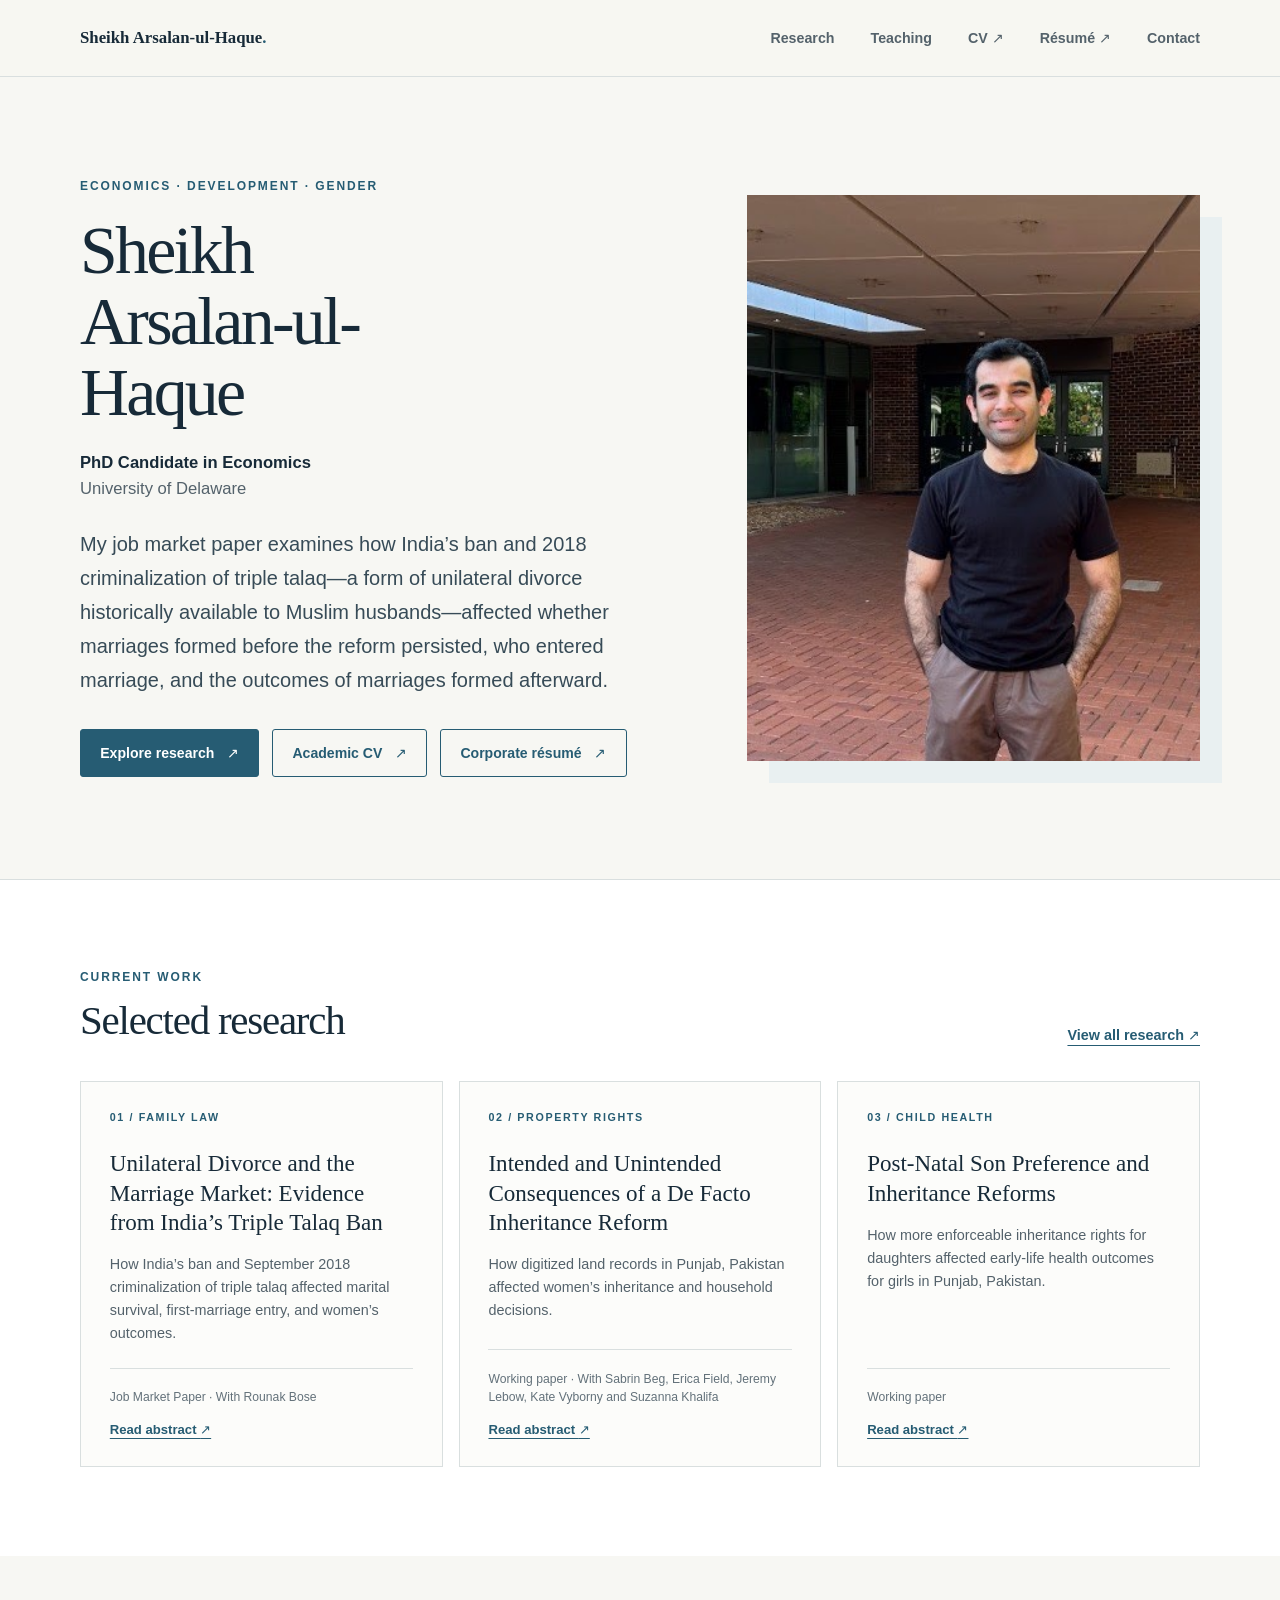
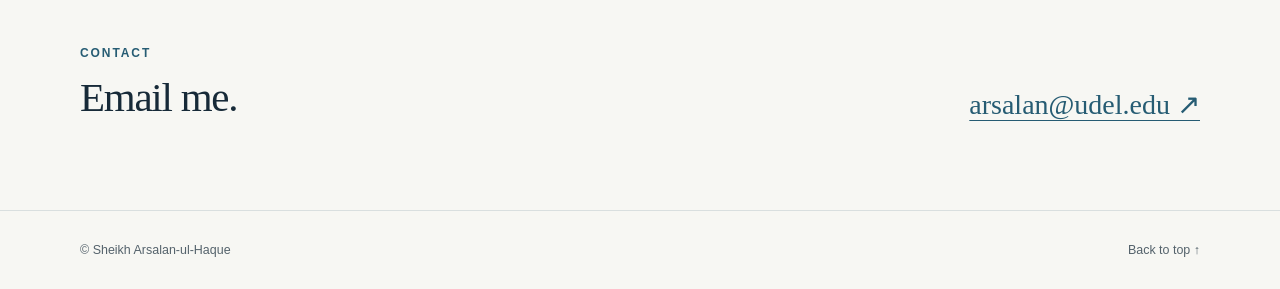
==== index.html @ eba4140c "Publish latest Corporate CV" ====
<!doctype html>
<html lang="en">
  <head>
    <meta charset="utf-8">
    <meta name="viewport" content="width=device-width, initial-scale=1">
    <meta name="description" content="Sheikh Arsalan-ul-Haque is a PhD candidate in Economics at the University of Delaware. His research studies family law, property rights, marriage, and child health in South Asia.">
    <meta name="theme-color" content="#f7f7f3">
    <meta property="og:type" content="website">
    <meta property="og:title" content="Sheikh Arsalan-ul-Haque | Economist">
    <meta property="og:description" content="Research on family law, property rights, marriage, and child health in South Asia.">
    <meta property="og:image" content="https://sheikharsalan17.github.io/assets/portrait.jpg">
    <title>Sheikh Arsalan-ul-Haque | Economist</title>
    <link rel="icon" href="assets/favicon.svg" type="image/svg+xml">
    <link rel="stylesheet" href="styles.css">
  </head>
  <body>
    <a class="skip-link" href="#main">Skip to content</a>

    <header class="site-header">
      <div class="shell header-inner">
        <a class="wordmark" href="index.html" aria-label="Sheikh Arsalan-ul-Haque, home">Sheikh Arsalan-ul-Haque<span class="wordmark-dot">.</span></a>
        <nav class="site-nav" aria-label="Main navigation">
          <a href="research.html">Research</a>
          <a href="teaching.html">Teaching</a>
          <a href="assets/academic-cv.pdf?v=20261007-abstract" target="_blank" rel="noopener noreferrer">CV <span aria-hidden="true">↗</span></a>
          <a href="assets/corporate-resume.pdf?v=20261007" target="_blank" rel="noopener noreferrer">Résumé <span aria-hidden="true">↗</span></a>
          <a href="#contact">Contact</a>
        </nav>
      </div>
    </header>

    <main id="main">
      <section class="hero shell" id="top" aria-labelledby="hero-title">
        <div class="hero-copy">
          <p class="eyebrow">Economics · Development · Gender</p>
          <h1 id="hero-title">Sheikh Arsalan-ul-Haque</h1>
          <p class="position">PhD Candidate in Economics<br><span>University of Delaware</span></p>
          <p class="intro">My job market paper examines how India’s ban and 2018 criminalization of triple talaq—a form of unilateral divorce historically available to Muslim husbands—affected whether marriages formed before the reform persisted, who entered marriage, and the outcomes of marriages formed afterward.</p>
          <div class="hero-actions">
            <a class="button button-primary" href="research.html">Explore research <span aria-hidden="true">↗</span></a>
            <a class="button button-secondary" href="assets/academic-cv.pdf?v=20261007-abstract" target="_blank" rel="noopener noreferrer">Academic CV <span aria-hidden="true">↗</span></a>
            <a class="button button-secondary" href="assets/corporate-resume.pdf?v=20261007" target="_blank" rel="noopener noreferrer">Corporate résumé <span aria-hidden="true">↗</span></a>
          </div>
        </div>
        <figure class="portrait-frame">
          <img src="assets/portrait.jpg" width="800" height="643" alt="Portrait of Sheikh Arsalan-ul-Haque" fetchpriority="high">
        </figure>
      </section>

      <section class="research-section" id="research" aria-labelledby="research-title">
        <div class="shell">
          <div class="section-heading">
            <div>
              <p class="eyebrow">Current work</p>
              <h2 id="research-title">Selected research</h2>
            </div>
            <a class="text-link" href="research.html">View all research <span aria-hidden="true">↗</span></a>
          </div>

          <div class="research-grid">
            <article class="research-card">
              <p class="card-number">01 / FAMILY LAW</p>
              <h3>Unilateral Divorce and the Marriage Market: Evidence from India’s Triple Talaq Ban</h3>
              <p>How India’s ban and September 2018 criminalization of triple talaq affected marital survival, first-marriage entry, and women’s outcomes.</p>
              <p class="card-meta">Job Market Paper · With Rounak Bose</p>
              <a class="card-link" href="research.html#divorce" aria-label="Read the abstract for Unilateral Divorce and the Marriage Market">Read abstract <span aria-hidden="true">↗</span></a>
            </article>
            <article class="research-card">
              <p class="card-number">02 / PROPERTY RIGHTS</p>
              <h3>Intended and Unintended Consequences of a De Facto Inheritance Reform</h3>
              <p>How digitized land records in Punjab, Pakistan affected women’s inheritance and household decisions.</p>
              <p class="card-meta">Working paper · With Sabrin Beg, Erica Field, Jeremy Lebow, Kate Vyborny and Suzanna Khalifa</p>
              <a class="card-link" href="research.html#inheritance" aria-label="Read the abstract for Intended and Unintended Consequences of a De Facto Inheritance Reform">Read abstract <span aria-hidden="true">↗</span></a>
            </article>
            <article class="research-card">
              <p class="card-number">03 / CHILD HEALTH</p>
              <h3>Post-Natal Son Preference and Inheritance Reforms</h3>
              <p>How more enforceable inheritance rights for daughters affected early-life health outcomes for girls in Punjab, Pakistan.</p>
              <p class="card-meta">Working paper</p>
              <a class="card-link" href="research.html#child-health" aria-label="Read the abstract for Post-Natal Son Preference and Inheritance Reforms">Read abstract <span aria-hidden="true">↗</span></a>
            </article>
          </div>
        </div>
      </section>

      <section class="contact-section shell" id="contact" aria-labelledby="contact-title">
        <div>
          <p class="eyebrow">Contact</p>
          <h2 id="contact-title">Email me.</h2>
        </div>
        <a class="contact-link" href="mailto:arsalan@udel.edu">arsalan@udel.edu <span aria-hidden="true">↗</span></a>
      </section>
    </main>

    <footer class="site-footer">
      <div class="shell footer-inner">
        <span>© Sheikh Arsalan-ul-Haque</span>
        <a href="#top">Back to top ↑</a>
      </div>
    </footer>
  </body>
</html>
---- styles.css ----
:root {
  color-scheme: light;
  --paper: #f7f7f3;
  --white: #fff;
  --ink: #172a38;
  --muted: #54626b;
  --line: #d9dfdf;
  --accent: #265c73;
  --accent-dark: #19495e;
  --soft-blue: #e9f0f1;
  font-family: Arial, Helvetica, sans-serif;
  font-synthesis: none;
  scroll-behavior: smooth;
}

* { box-sizing: border-box; }
body { margin: 0; background: var(--paper); color: var(--ink); }
img { max-width: 100%; display: block; }
a { color: inherit; }

.shell { width: min(100% - 3rem, 1120px); margin-inline: auto; }
.skip-link { position: absolute; z-index: 10; top: -5rem; left: 1rem; padding: .75rem 1rem; background: var(--ink); color: var(--white); }
.skip-link:focus { top: 1rem; }
:focus-visible { outline: 3px solid #c17b37; outline-offset: 4px; }

.site-header { border-bottom: 1px solid var(--line); background: rgba(247, 247, 243, .96); }
.header-inner { display: flex; align-items: center; justify-content: space-between; gap: 1.5rem; min-height: 76px; }
.wordmark { font-family: Georgia, 'Times New Roman', serif; font-weight: 700; font-size: 1.05rem; line-height: 1.2; text-decoration: none; white-space: nowrap; }
.wordmark-dot { color: var(--accent); }
.site-nav { display: flex; align-items: center; gap: clamp(1rem, 3vw, 2.25rem); }
.site-nav a { color: var(--muted); text-decoration: none; font-size: .89rem; font-weight: 600; }
.site-nav a[aria-current="page"] { color: var(--ink); text-decoration: underline; text-decoration-color: var(--accent); text-underline-offset: 8px; }
.site-nav a:hover, .site-nav a:focus-visible, .text-link:hover, .footer-inner a:hover { color: var(--accent); }

.hero { display: grid; grid-template-columns: minmax(0, 1.12fr) minmax(300px, .88fr); align-items: center; gap: clamp(3rem, 7vw, 7rem); padding-block: clamp(4rem, 8vw, 7rem); }
.eyebrow { margin: 0 0 1.35rem; color: var(--accent); font-size: .75rem; font-weight: 700; letter-spacing: .16em; text-transform: uppercase; }
h1, h2, h3, p { margin-top: 0; }
h1, h2, h3 { font-family: Georgia, 'Times New Roman', serif; }
h1 { max-width: 11ch; margin-bottom: 1.35rem; font-size: clamp(2.9rem, 5.3vw, 5.15rem); font-weight: 400; line-height: 1.05; letter-spacing: -.04em; }
.position { margin-bottom: 1.55rem; font-size: 1.04rem; font-weight: 700; line-height: 1.55; }
.position span { color: var(--muted); font-weight: 400; }
.intro { max-width: 53ch; margin-bottom: 2rem; color: #374b57; font-size: clamp(1.08rem, 1.7vw, 1.25rem); line-height: 1.7; }
.hero-actions { display: flex; flex-wrap: wrap; gap: .8rem; }
.button { display: inline-flex; align-items: center; justify-content: center; gap: .8rem; min-height: 48px; padding: .8rem 1.2rem; border: 1px solid var(--accent); border-radius: 3px; font-size: .88rem; font-weight: 700; text-decoration: none; transition: background-color .18s ease, color .18s ease; }
.button-primary { background: var(--accent); color: var(--white); }
.button-primary:hover { background: var(--accent-dark); }
.button-secondary { color: var(--accent); }
.button-secondary:hover { background: var(--soft-blue); }
.portrait-frame { position: relative; overflow: hidden; width: 100%; aspect-ratio: 4 / 5; margin: 0; background: #e5e4de; box-shadow: 22px 22px 0 var(--soft-blue); }
.portrait-frame img { width: 100%; height: 100%; object-fit: cover; object-position: 55% 34%; transform: scale(1.43); }

.research-section { padding-block: clamp(4.5rem, 7vw, 6.5rem); border-top: 1px solid var(--line); background: var(--white); }
.section-heading { display: flex; align-items: end; justify-content: space-between; gap: 1.5rem; margin-bottom: 2.35rem; }
.section-heading .eyebrow { margin-bottom: .85rem; }
h2 { margin-bottom: 0; font-size: clamp(2.2rem, 3.2vw, 3.1rem); font-weight: 400; line-height: 1.13; letter-spacing: -.03em; }
.text-link { flex: none; color: var(--accent); font-size: .9rem; font-weight: 700; text-decoration-thickness: 1px; text-underline-offset: 5px; }
.research-grid { display: grid; grid-template-columns: repeat(3, minmax(0, 1fr)); gap: 1rem; }
.research-card { display: flex; flex-direction: column; min-height: 325px; padding: 1.8rem; border: 1px solid var(--line); background: #fcfcfa; }
.card-number { margin-bottom: 1.65rem; color: var(--accent); font-size: .67rem; font-weight: 700; letter-spacing: .15em; }
h3 { margin-bottom: 1rem; font-size: clamp(1.28rem, 1.8vw, 1.55rem); font-weight: 400; line-height: 1.27; }
.research-card > p:not(.card-number):not(.card-meta) { margin-bottom: 1.4rem; color: var(--muted); font-size: .9rem; line-height: 1.6; }
.card-meta { margin: auto 0 0; padding-top: 1.2rem; border-top: 1px solid var(--line); color: #63717a; font-size: .76rem; line-height: 1.5; }
.card-link { display: inline-block; align-self: flex-start; margin-top: 1rem; color: var(--accent); font-size: .82rem; font-weight: 700; text-decoration-thickness: 1px; text-underline-offset: 4px; }
.card-link:hover { color: var(--accent-dark); }

.page-hero { padding-block: clamp(4rem, 7vw, 6rem); }
.page-hero .eyebrow { margin-bottom: 1.1rem; }
.page-hero h1 { max-width: none; margin-bottom: 1.2rem; }
.page-hero > p:last-child { max-width: 67ch; margin-bottom: 0; color: var(--muted); font-size: clamp(1.06rem, 1.7vw, 1.22rem); line-height: 1.7; }
.detail-section { padding-block: clamp(4.2rem, 6vw, 6rem); border-top: 1px solid var(--line); background: var(--white); }
.detail-heading { margin-bottom: 2.1rem; }
.detail-heading .eyebrow { margin-bottom: .85rem; }
.project-list { border-top: 1px solid var(--line); }
.project { display: grid; grid-template-columns: minmax(150px, .28fr) minmax(0, 1fr); gap: clamp(2rem, 5vw, 5rem); padding-block: clamp(2.5rem, 4vw, 3.7rem); border-bottom: 1px solid var(--line); scroll-margin-top: 2rem; }
.project-side { display: flex; flex-direction: column; gap: .75rem; color: var(--accent); font-size: .69rem; font-weight: 700; letter-spacing: .12em; text-transform: uppercase; }
.project-side span:first-child { font-family: Georgia, 'Times New Roman', serif; font-size: 2rem; font-weight: 400; letter-spacing: 0; }
.project-main { max-width: 760px; }
.project-main h3, .writing-content h3 { margin-bottom: .75rem; font-size: clamp(1.65rem, 2.5vw, 2.3rem); line-height: 1.2; }
.project-authors { margin-bottom: 1.45rem; color: var(--accent); font-size: .86rem; font-weight: 700; line-height: 1.6; }
.project-main > p:not(.project-authors), .writing-content > p:not(.project-authors) { max-width: 75ch; margin-bottom: 1rem; color: #374b57; font-size: .96rem; line-height: 1.78; }
.project-main > .abstract-label, .writing-content > .abstract-label { margin-bottom: .65rem; color: var(--accent); font-size: .72rem; font-weight: 700; letter-spacing: .12em; line-height: 1.4; text-transform: uppercase; }
.project-main > p:last-child, .writing-content > p:last-child { margin-bottom: 0; }
.writing-section { padding-block: clamp(4.5rem, 7vw, 6.5rem); }
.writing-section .eyebrow { margin-bottom: .85rem; }
.writing-section h2 { margin-bottom: 2rem; }
.writing-content { max-width: 780px; padding-left: 2rem; border-left: 3px solid var(--accent); }
.writing-content h3 { font-size: clamp(1.45rem, 2vw, 1.85rem); }
.teaching-list { border-top: 1px solid var(--line); }
.teaching-entry { display: grid; grid-template-columns: 280px minmax(0, 1fr); gap: 2rem; padding-block: 1.5rem; border-bottom: 1px solid var(--line); }
.teaching-entry-header h3 { margin: 0 0 .45rem; font-size: clamp(1.15rem, 1.7vw, 1.4rem); }
.teaching-entry-header p { margin: 0; color: var(--muted); font-size: .84rem; line-height: 1.5; }
.teaching-courses { margin: 0; padding: 0; list-style: none; }
.teaching-courses li { display: grid; grid-template-columns: 150px minmax(0, 1fr); gap: 1rem; padding-block: .36rem; line-height: 1.5; }
.teaching-courses li:first-child { padding-top: .1rem; }
.course-code { color: var(--accent); font-size: .7rem; font-weight: 700; letter-spacing: .12em; line-height: 2.2; }
.teaching-contact { display: flex; align-items: end; justify-content: space-between; gap: 2rem; padding-block: clamp(4.5rem, 7vw, 6rem); }
.teaching-contact .eyebrow { margin-bottom: .85rem; }

.contact-section { display: flex; align-items: end; justify-content: space-between; gap: 2rem; padding-block: clamp(4.5rem, 7vw, 6rem); }
.contact-section .eyebrow { margin-bottom: .9rem; }
.contact-section h2 { margin-bottom: 0; }
.contact-link { color: var(--accent); font-family: Georgia, 'Times New Roman', serif; font-size: clamp(1.2rem, 2.5vw, 1.75rem); text-decoration-thickness: 1px; text-underline-offset: 6px; white-space: nowrap; }
.contact-link:hover { color: var(--accent-dark); }
.site-footer { border-top: 1px solid var(--line); }
.footer-inner { display: flex; align-items: center; justify-content: space-between; gap: 1rem; min-height: 78px; color: var(--muted); font-size: .78rem; }
.footer-inner a { text-decoration: none; }

@media (max-width: 850px) {
  .hero { grid-template-columns: 1fr .8fr; gap: 2.5rem; }
  .research-grid { grid-template-columns: repeat(2, minmax(0, 1fr)); }
  .research-card { min-height: 300px; }
  .project { grid-template-columns: 120px minmax(0, 1fr); gap: 2rem; }
}

@media (max-width: 650px) {
  .shell { width: min(100% - 2rem, 1120px); }
  .header-inner { align-items: flex-start; flex-direction: column; justify-content: center; gap: .75rem; padding-block: 1rem; }
  .site-nav { gap: 1.4rem; }
  .site-nav { flex-wrap: wrap; }
  .hero { grid-template-columns: 1fr; gap: 2.5rem; padding-top: 3.3rem; }
  h1 { max-width: 12ch; }
  .portrait-frame { max-width: 390px; aspect-ratio: 5 / 4; box-shadow: 12px 12px 0 var(--soft-blue); }
  .portrait-frame img { object-position: 55% 28%; transform: scale(1.3); }
  .section-heading { align-items: start; flex-direction: column; }
  .research-grid { grid-template-columns: 1fr; }
  .research-card { min-height: auto; }
  .project { grid-template-columns: 1fr; gap: 1rem; }
  .project-side { flex-direction: row; align-items: center; gap: 1rem; }
  .teaching-entry { grid-template-columns: 1fr; gap: .7rem; }
  .teaching-courses li { grid-template-columns: 130px minmax(0, 1fr); gap: .6rem; }
  .writing-content { padding-left: 1.2rem; }
  .contact-section { align-items: start; flex-direction: column; }
  .teaching-contact { align-items: start; flex-direction: column; }
  .contact-link { white-space: normal; overflow-wrap: anywhere; }
}

@media (prefers-reduced-motion: reduce) {
  :root { scroll-behavior: auto; }
  .button { transition: none; }
}
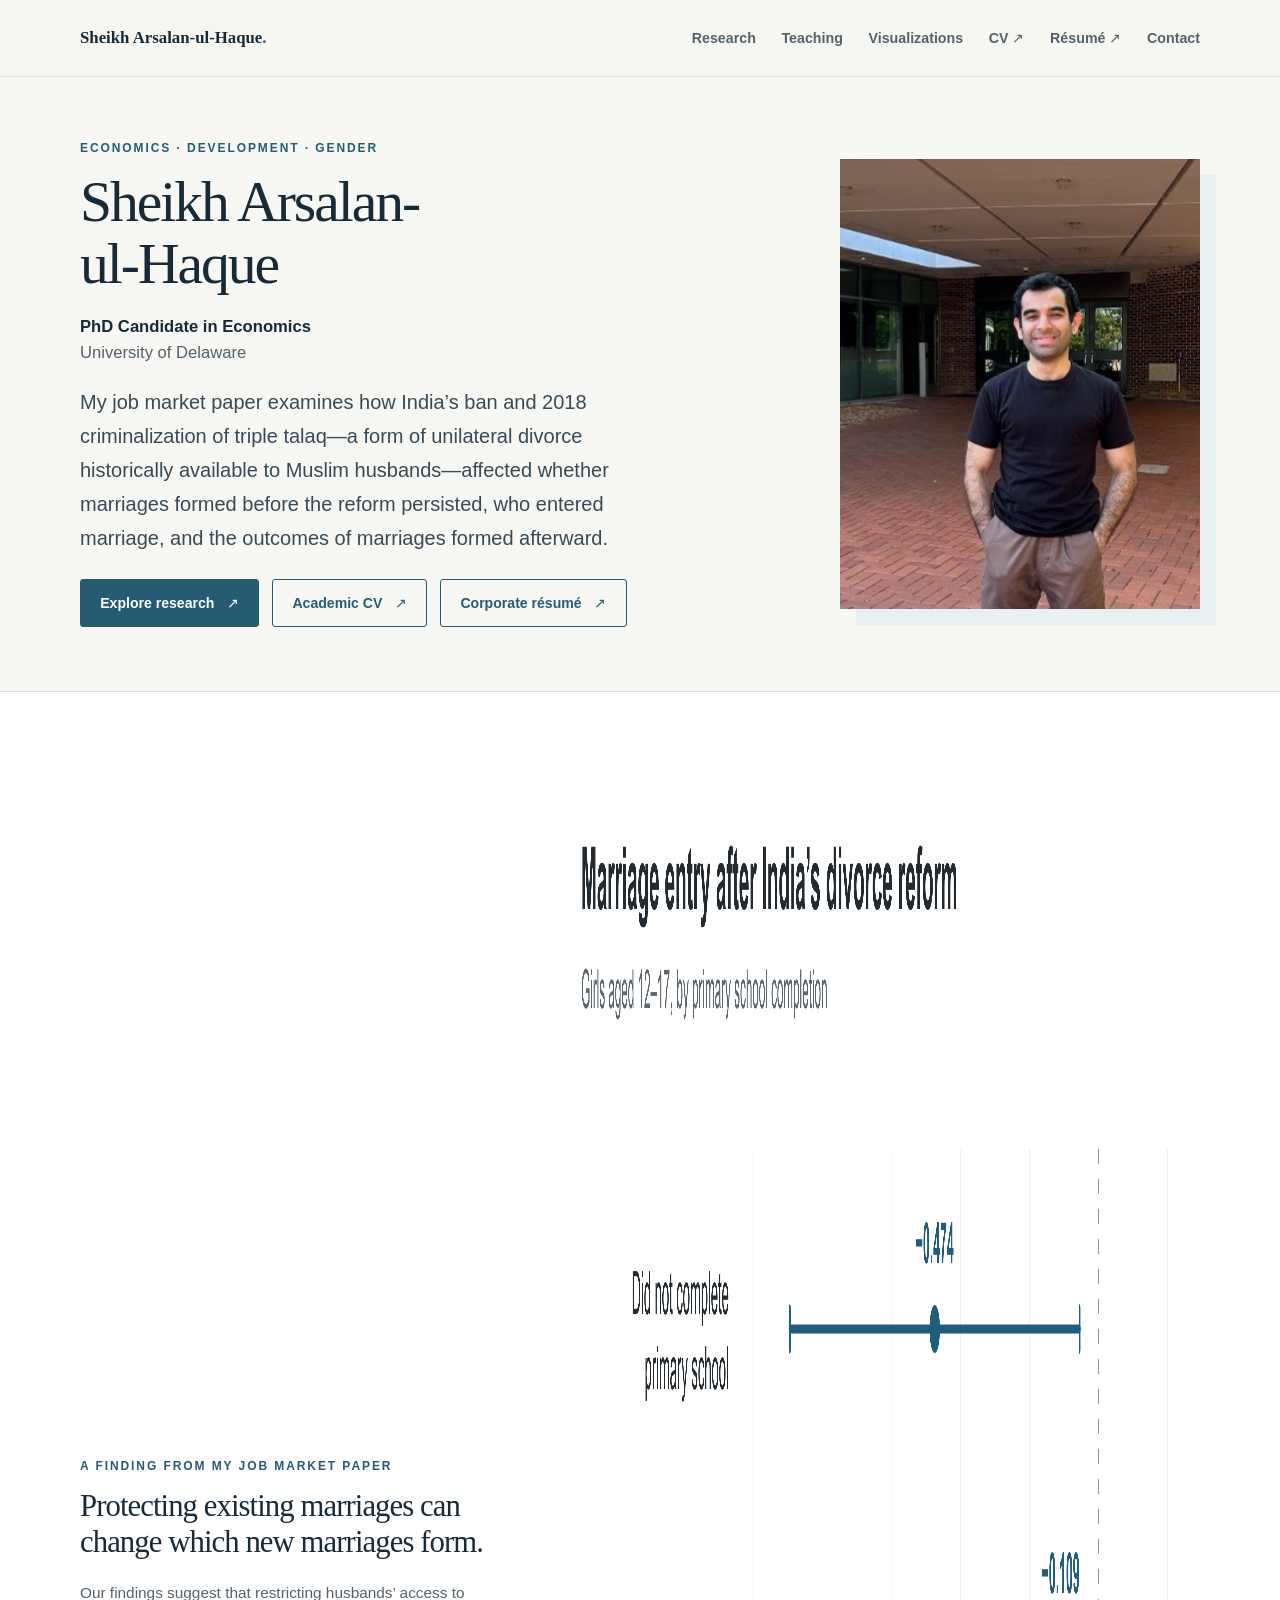
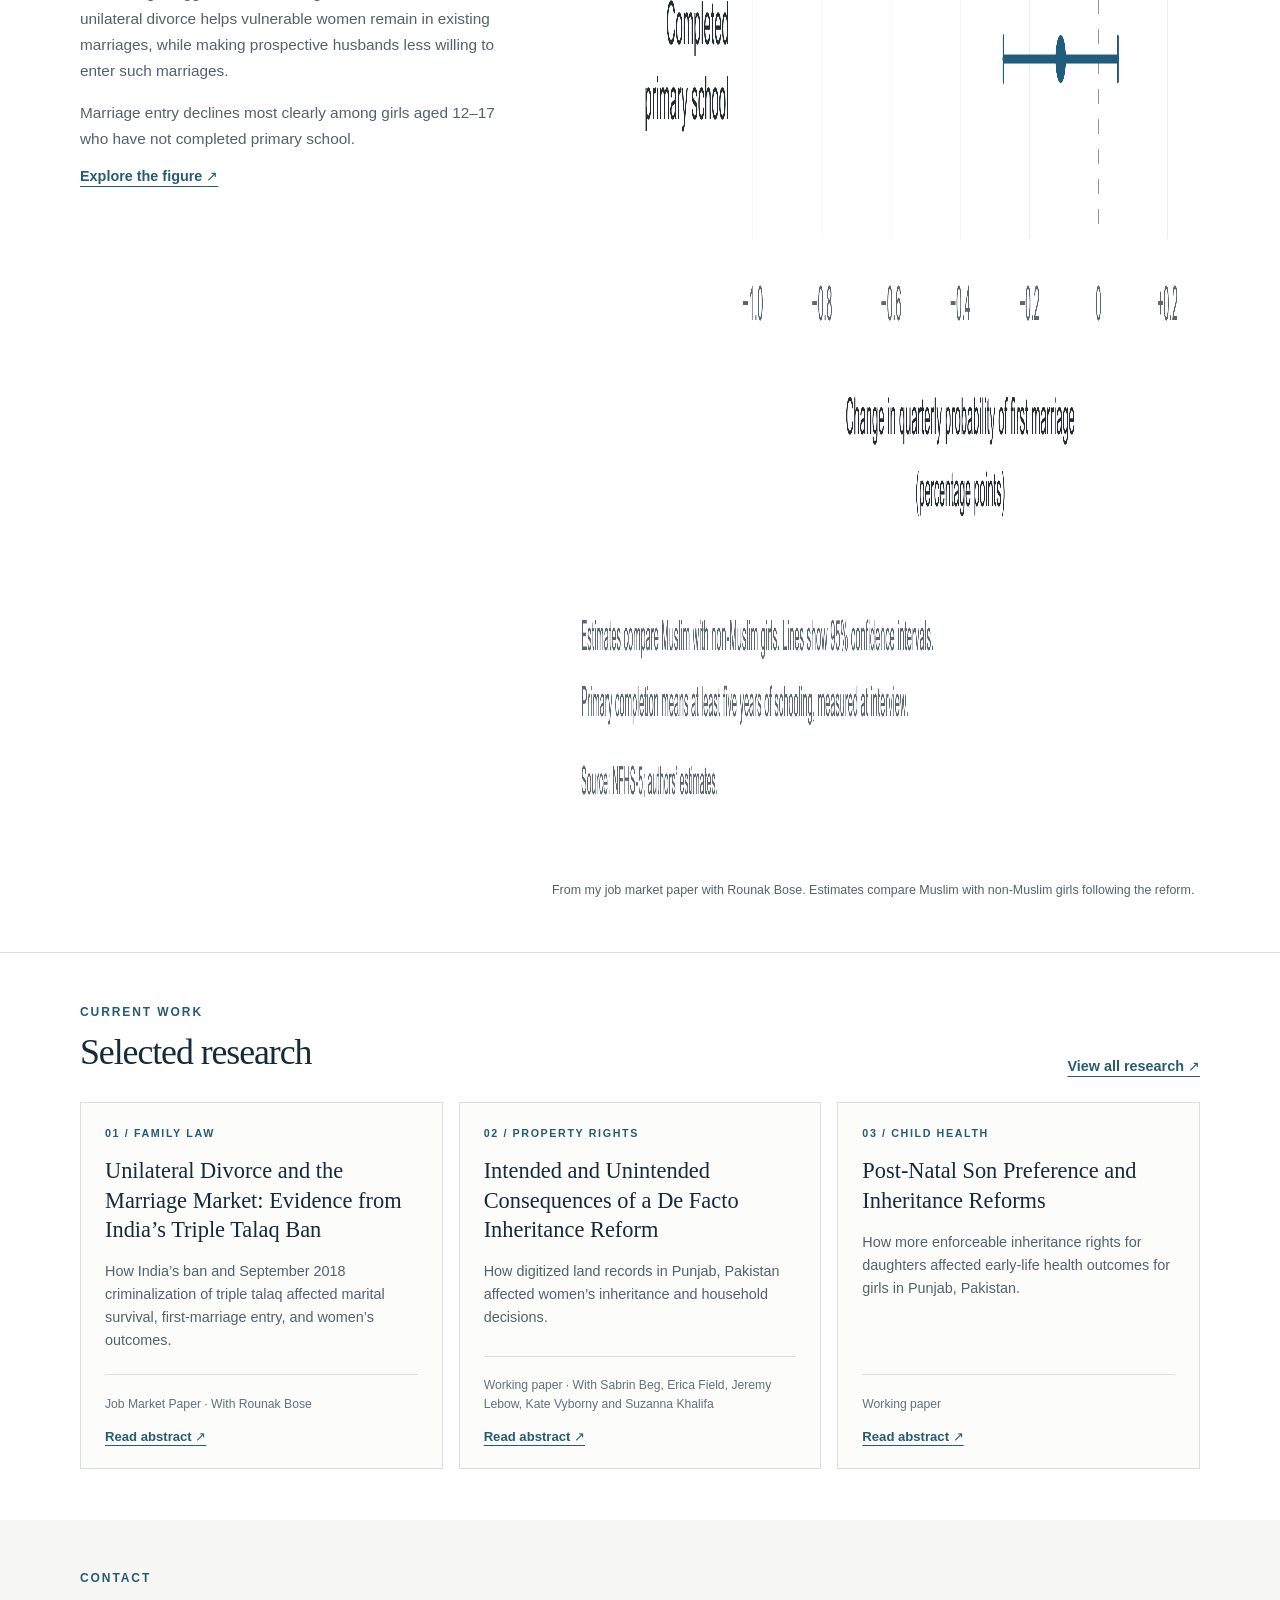
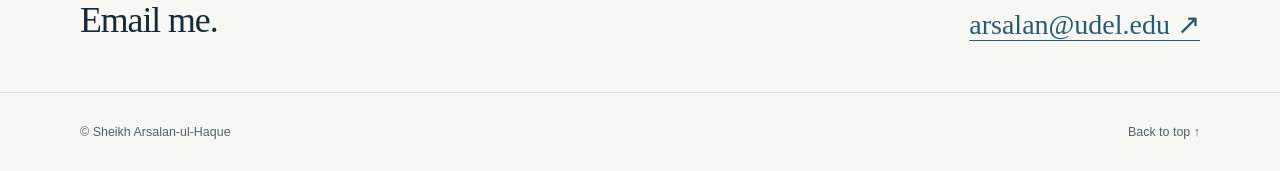
==== commit 8c60e214: "Add research visualizations and course teaching evaluations" ====
--- a/index.html
+++ b/index.html
@@ -22,7 +22,8 @@
         <nav class="site-nav" aria-label="Main navigation">
           <a href="research.html">Research</a>
           <a href="teaching.html">Teaching</a>
-          <a href="assets/academic-cv.pdf?v=20261007-abstract" target="_blank" rel="noopener noreferrer">CV <span aria-hidden="true">↗</span></a>
+          <a href="visualizations.html">Visualizations</a>
+          <a href="assets/academic-cv.pdf?v=20261007-revised" target="_blank" rel="noopener noreferrer">CV <span aria-hidden="true">↗</span></a>
           <a href="assets/corporate-resume.pdf?v=20261007" target="_blank" rel="noopener noreferrer">Résumé <span aria-hidden="true">↗</span></a>
           <a href="#contact">Contact</a>
         </nav>
@@ -38,13 +39,31 @@
           <p class="intro">My job market paper examines how India’s ban and 2018 criminalization of triple talaq—a form of unilateral divorce historically available to Muslim husbands—affected whether marriages formed before the reform persisted, who entered marriage, and the outcomes of marriages formed afterward.</p>
           <div class="hero-actions">
             <a class="button button-primary" href="research.html">Explore research <span aria-hidden="true">↗</span></a>
-            <a class="button button-secondary" href="assets/academic-cv.pdf?v=20261007-abstract" target="_blank" rel="noopener noreferrer">Academic CV <span aria-hidden="true">↗</span></a>
+            <a class="button button-secondary" href="assets/academic-cv.pdf?v=20261007-revised" target="_blank" rel="noopener noreferrer">Academic CV <span aria-hidden="true">↗</span></a>
             <a class="button button-secondary" href="assets/corporate-resume.pdf?v=20261007" target="_blank" rel="noopener noreferrer">Corporate résumé <span aria-hidden="true">↗</span></a>
           </div>
         </div>
         <figure class="portrait-frame">
           <img src="assets/portrait.jpg" width="800" height="643" alt="Portrait of Sheikh Arsalan-ul-Haque" fetchpriority="high">
         </figure>
+      </section>
+
+      <section class="finding-section" aria-labelledby="finding-title">
+        <div class="shell finding-grid">
+          <div class="finding-copy">
+            <p class="eyebrow">A finding from my job market paper</p>
+            <h2 id="finding-title">Protecting existing marriages can change which new marriages form.</h2>
+            <p>Our findings suggest that restricting husbands’ access to unilateral divorce helps vulnerable women remain in existing marriages, while making prospective husbands less willing to enter such marriages.</p>
+            <p>Marriage entry declines most clearly among girls aged 12–17 who have not completed primary school.</p>
+            <a class="text-link" href="visualizations.html#marriage-entry">Explore the figure <span aria-hidden="true">↗</span></a>
+          </div>
+          <figure class="finding-figure">
+            <a href="visualizations.html#marriage-entry" aria-label="Explore the marriage-entry figure and its explanation">
+              <img src="assets/figures/marriage-entry-schooling.png" width="3000" height="1725" loading="lazy" alt="The estimated change in quarterly first-marriage probability is −0.474 percentage points for girls without primary schooling and −0.109 for those with primary schooling. The latter estimate is not statistically distinguishable from zero.">
+            </a>
+            <figcaption>From my job market paper with Rounak Bose. Estimates compare Muslim with non-Muslim girls following the reform.</figcaption>
+          </figure>
+        </div>
       </section>
 
       <section class="research-section" id="research" aria-labelledby="research-title">
--- a/styles.css
+++ b/styles.css
@@ -27,60 +27,60 @@
 .header-inner { display: flex; align-items: center; justify-content: space-between; gap: 1.5rem; min-height: 76px; }
 .wordmark { font-family: Georgia, 'Times New Roman', serif; font-weight: 700; font-size: 1.05rem; line-height: 1.2; text-decoration: none; white-space: nowrap; }
 .wordmark-dot { color: var(--accent); }
-.site-nav { display: flex; align-items: center; gap: clamp(1rem, 3vw, 2.25rem); }
+.site-nav { display: flex; align-items: center; gap: clamp(.9rem, 2vw, 1.6rem); }
 .site-nav a { color: var(--muted); text-decoration: none; font-size: .89rem; font-weight: 600; }
 .site-nav a[aria-current="page"] { color: var(--ink); text-decoration: underline; text-decoration-color: var(--accent); text-underline-offset: 8px; }
 .site-nav a:hover, .site-nav a:focus-visible, .text-link:hover, .footer-inner a:hover { color: var(--accent); }
 
-.hero { display: grid; grid-template-columns: minmax(0, 1.12fr) minmax(300px, .88fr); align-items: center; gap: clamp(3rem, 7vw, 7rem); padding-block: clamp(4rem, 8vw, 7rem); }
-.eyebrow { margin: 0 0 1.35rem; color: var(--accent); font-size: .75rem; font-weight: 700; letter-spacing: .16em; text-transform: uppercase; }
+.hero { display: grid; grid-template-columns: minmax(0, 1.2fr) minmax(280px, .8fr); align-items: center; gap: clamp(2rem, 5vw, 4rem); padding-block: clamp(2.5rem, 5vw, 4rem); }
+.eyebrow { margin: 0 0 1rem; color: var(--accent); font-size: .75rem; font-weight: 700; letter-spacing: .16em; text-transform: uppercase; }
 h1, h2, h3, p { margin-top: 0; }
 h1, h2, h3 { font-family: Georgia, 'Times New Roman', serif; }
-h1 { max-width: 11ch; margin-bottom: 1.35rem; font-size: clamp(2.9rem, 5.3vw, 5.15rem); font-weight: 400; line-height: 1.05; letter-spacing: -.04em; }
-.position { margin-bottom: 1.55rem; font-size: 1.04rem; font-weight: 700; line-height: 1.55; }
+h1 { max-width: 12ch; margin-bottom: 1.15rem; font-size: clamp(2.5rem, 4.5vw, 4.2rem); font-weight: 400; line-height: 1.08; letter-spacing: -.035em; }
+.position { margin-bottom: 1.25rem; font-size: 1.04rem; font-weight: 700; line-height: 1.55; }
 .position span { color: var(--muted); font-weight: 400; }
-.intro { max-width: 53ch; margin-bottom: 2rem; color: #374b57; font-size: clamp(1.08rem, 1.7vw, 1.25rem); line-height: 1.7; }
+.intro { max-width: 53ch; margin-bottom: 1.5rem; color: #374b57; font-size: clamp(1.08rem, 1.7vw, 1.25rem); line-height: 1.7; }
 .hero-actions { display: flex; flex-wrap: wrap; gap: .8rem; }
 .button { display: inline-flex; align-items: center; justify-content: center; gap: .8rem; min-height: 48px; padding: .8rem 1.2rem; border: 1px solid var(--accent); border-radius: 3px; font-size: .88rem; font-weight: 700; text-decoration: none; transition: background-color .18s ease, color .18s ease; }
 .button-primary { background: var(--accent); color: var(--white); }
 .button-primary:hover { background: var(--accent-dark); }
 .button-secondary { color: var(--accent); }
 .button-secondary:hover { background: var(--soft-blue); }
-.portrait-frame { position: relative; overflow: hidden; width: 100%; aspect-ratio: 4 / 5; margin: 0; background: #e5e4de; box-shadow: 22px 22px 0 var(--soft-blue); }
+.portrait-frame { position: relative; overflow: hidden; width: 100%; max-width: 360px; justify-self: end; aspect-ratio: 4 / 5; margin: 0; background: #e5e4de; box-shadow: 16px 16px 0 var(--soft-blue); }
 .portrait-frame img { width: 100%; height: 100%; object-fit: cover; object-position: 55% 34%; transform: scale(1.43); }
 
-.research-section { padding-block: clamp(4.5rem, 7vw, 6.5rem); border-top: 1px solid var(--line); background: var(--white); }
-.section-heading { display: flex; align-items: end; justify-content: space-between; gap: 1.5rem; margin-bottom: 2.35rem; }
+.research-section { padding-block: clamp(2.5rem, 4vw, 4rem); border-top: 1px solid var(--line); background: var(--white); }
+.section-heading { display: flex; align-items: end; justify-content: space-between; gap: 1.5rem; margin-bottom: 1.75rem; }
 .section-heading .eyebrow { margin-bottom: .85rem; }
-h2 { margin-bottom: 0; font-size: clamp(2.2rem, 3.2vw, 3.1rem); font-weight: 400; line-height: 1.13; letter-spacing: -.03em; }
+h2 { margin-bottom: 0; font-size: clamp(1.85rem, 2.8vw, 2.4rem); font-weight: 400; line-height: 1.16; letter-spacing: -.03em; }
 .text-link { flex: none; color: var(--accent); font-size: .9rem; font-weight: 700; text-decoration-thickness: 1px; text-underline-offset: 5px; }
 .research-grid { display: grid; grid-template-columns: repeat(3, minmax(0, 1fr)); gap: 1rem; }
-.research-card { display: flex; flex-direction: column; min-height: 325px; padding: 1.8rem; border: 1px solid var(--line); background: #fcfcfa; }
-.card-number { margin-bottom: 1.65rem; color: var(--accent); font-size: .67rem; font-weight: 700; letter-spacing: .15em; }
-h3 { margin-bottom: 1rem; font-size: clamp(1.28rem, 1.8vw, 1.55rem); font-weight: 400; line-height: 1.27; }
+.research-card { display: flex; flex-direction: column; min-height: 300px; padding: 1.5rem; border: 1px solid var(--line); background: #fcfcfa; }
+.card-number { margin-bottom: 1.1rem; color: var(--accent); font-size: .67rem; font-weight: 700; letter-spacing: .15em; }
+h3 { margin-bottom: 1rem; font-size: clamp(1.25rem, 1.8vw, 1.4rem); font-weight: 400; line-height: 1.3; }
 .research-card > p:not(.card-number):not(.card-meta) { margin-bottom: 1.4rem; color: var(--muted); font-size: .9rem; line-height: 1.6; }
 .card-meta { margin: auto 0 0; padding-top: 1.2rem; border-top: 1px solid var(--line); color: #63717a; font-size: .76rem; line-height: 1.5; }
 .card-link { display: inline-block; align-self: flex-start; margin-top: 1rem; color: var(--accent); font-size: .82rem; font-weight: 700; text-decoration-thickness: 1px; text-underline-offset: 4px; }
 .card-link:hover { color: var(--accent-dark); }
 
-.page-hero { padding-block: clamp(4rem, 7vw, 6rem); }
-.page-hero .eyebrow { margin-bottom: 1.1rem; }
-.page-hero h1 { max-width: none; margin-bottom: 1.2rem; }
+.page-hero { padding-block: clamp(2.25rem, 4vw, 3.5rem); }
+.page-hero .eyebrow { margin-bottom: .85rem; }
+.page-hero h1 { max-width: none; margin-bottom: 1rem; }
 .page-hero > p:last-child { max-width: 67ch; margin-bottom: 0; color: var(--muted); font-size: clamp(1.06rem, 1.7vw, 1.22rem); line-height: 1.7; }
-.detail-section { padding-block: clamp(4.2rem, 6vw, 6rem); border-top: 1px solid var(--line); background: var(--white); }
-.detail-heading { margin-bottom: 2.1rem; }
+.detail-section { padding-block: clamp(2.5rem, 4vw, 3.5rem); border-top: 1px solid var(--line); background: var(--white); }
+.detail-heading { margin-bottom: 1.5rem; }
 .detail-heading .eyebrow { margin-bottom: .85rem; }
 .project-list { border-top: 1px solid var(--line); }
-.project { display: grid; grid-template-columns: minmax(150px, .28fr) minmax(0, 1fr); gap: clamp(2rem, 5vw, 5rem); padding-block: clamp(2.5rem, 4vw, 3.7rem); border-bottom: 1px solid var(--line); scroll-margin-top: 2rem; }
+.project { display: grid; grid-template-columns: minmax(150px, .28fr) minmax(0, 1fr); gap: clamp(2rem, 5vw, 5rem); padding-block: clamp(1.75rem, 3vw, 2.5rem); border-bottom: 1px solid var(--line); scroll-margin-top: 2rem; }
 .project-side { display: flex; flex-direction: column; gap: .75rem; color: var(--accent); font-size: .69rem; font-weight: 700; letter-spacing: .12em; text-transform: uppercase; }
 .project-side span:first-child { font-family: Georgia, 'Times New Roman', serif; font-size: 2rem; font-weight: 400; letter-spacing: 0; }
 .project-main { max-width: 760px; }
-.project-main h3, .writing-content h3 { margin-bottom: .75rem; font-size: clamp(1.65rem, 2.5vw, 2.3rem); line-height: 1.2; }
-.project-authors { margin-bottom: 1.45rem; color: var(--accent); font-size: .86rem; font-weight: 700; line-height: 1.6; }
+.project-main h3, .writing-content h3 { margin-bottom: .75rem; font-size: clamp(1.45rem, 2.2vw, 1.8rem); line-height: 1.25; }
+.project-authors { margin-bottom: 1.1rem; color: var(--accent); font-size: .86rem; font-weight: 700; line-height: 1.6; }
 .project-main > p:not(.project-authors), .writing-content > p:not(.project-authors) { max-width: 75ch; margin-bottom: 1rem; color: #374b57; font-size: .96rem; line-height: 1.78; }
 .project-main > .abstract-label, .writing-content > .abstract-label { margin-bottom: .65rem; color: var(--accent); font-size: .72rem; font-weight: 700; letter-spacing: .12em; line-height: 1.4; text-transform: uppercase; }
 .project-main > p:last-child, .writing-content > p:last-child { margin-bottom: 0; }
-.writing-section { padding-block: clamp(4.5rem, 7vw, 6.5rem); }
+.writing-section { padding-block: clamp(2.5rem, 4vw, 4rem); }
 .writing-section .eyebrow { margin-bottom: .85rem; }
 .writing-section h2 { margin-bottom: 2rem; }
 .writing-content { max-width: 780px; padding-left: 2rem; border-left: 3px solid var(--accent); }
@@ -93,10 +93,13 @@
 .teaching-courses li { display: grid; grid-template-columns: 150px minmax(0, 1fr); gap: 1rem; padding-block: .36rem; line-height: 1.5; }
 .teaching-courses li:first-child { padding-top: .1rem; }
 .course-code { color: var(--accent); font-size: .7rem; font-weight: 700; letter-spacing: .12em; line-height: 2.2; }
-.teaching-contact { display: flex; align-items: end; justify-content: space-between; gap: 2rem; padding-block: clamp(4.5rem, 7vw, 6rem); }
+.course-details { display: flex; flex-direction: column; align-items: flex-start; }
+.course-evaluation { display: inline-flex; align-items: center; gap: .35rem; min-height: 24px; margin-top: .35rem; color: var(--accent); font-size: .82rem; font-weight: 600; text-underline-offset: 3px; }
+.course-evaluation:hover { color: var(--accent-dark); }
+.teaching-contact { display: flex; align-items: end; justify-content: space-between; gap: 2rem; padding-block: clamp(2.5rem, 4vw, 4rem); }
 .teaching-contact .eyebrow { margin-bottom: .85rem; }
 
-.contact-section { display: flex; align-items: end; justify-content: space-between; gap: 2rem; padding-block: clamp(4.5rem, 7vw, 6rem); }
+.contact-section { display: flex; align-items: end; justify-content: space-between; gap: 2rem; padding-block: clamp(2.5rem, 4vw, 4rem); }
 .contact-section .eyebrow { margin-bottom: .9rem; }
 .contact-section h2 { margin-bottom: 0; }
 .contact-link { color: var(--accent); font-family: Georgia, 'Times New Roman', serif; font-size: clamp(1.2rem, 2.5vw, 1.75rem); text-decoration-thickness: 1px; text-underline-offset: 6px; white-space: nowrap; }
@@ -117,9 +120,9 @@
   .header-inner { align-items: flex-start; flex-direction: column; justify-content: center; gap: .75rem; padding-block: 1rem; }
   .site-nav { gap: 1.4rem; }
   .site-nav { flex-wrap: wrap; }
-  .hero { grid-template-columns: 1fr; gap: 2.5rem; padding-top: 3.3rem; }
-  h1 { max-width: 12ch; }
-  .portrait-frame { max-width: 390px; aspect-ratio: 5 / 4; box-shadow: 12px 12px 0 var(--soft-blue); }
+  .hero { grid-template-columns: 1fr; gap: 2rem; padding-top: 2.25rem; }
+  h1 { max-width: 14ch; }
+  .portrait-frame { max-width: 360px; justify-self: start; aspect-ratio: 5 / 4; box-shadow: 12px 12px 0 var(--soft-blue); }
   .portrait-frame img { object-position: 55% 28%; transform: scale(1.3); }
   .section-heading { align-items: start; flex-direction: column; }
   .research-grid { grid-template-columns: 1fr; }
@@ -134,6 +137,37 @@
   .contact-link { white-space: normal; overflow-wrap: anywhere; }
 }
 
+
+.finding-section { border-top: 1px solid var(--line); background: var(--white); padding-block: clamp(2.5rem, 4vw, 4rem); }
+.finding-grid { display: grid; grid-template-columns: minmax(0, .8fr) minmax(0, 1.2fr); align-items: center; gap: 2.5rem; }
+.finding-copy h2 { margin-bottom: 1.2rem; font-size: clamp(1.6rem, 2.4vw, 2rem); }
+.finding-copy > p:not(.eyebrow) { color: var(--muted); font-size: .96rem; line-height: 1.7; }
+.finding-figure { margin: 0; }
+.finding-figure figcaption { margin-top: .8rem; color: var(--muted); font-size: .78rem; line-height: 1.6; }
+.figure-nav { display: flex; flex-wrap: wrap; gap: .6rem 1.5rem; margin-top: 1.25rem; }
+.figure-nav a { display: inline-flex; align-items: center; min-height: 36px; color: var(--accent); font-size: .9rem; text-underline-offset: 4px; }
+.gallery { background: var(--white); border-top: 1px solid var(--line); }
+.figure-entry { padding-block: clamp(2rem, 4vw, 3.5rem); scroll-margin-top: 1.5rem; }
+.figure-entry + .figure-entry { border-top: 1px solid var(--line); }
+.figure-intro { display: grid; grid-template-columns: 1fr 1.2fr; gap: 3rem; margin-bottom: 1.5rem; }
+.figure-intro h2 { max-width: 22ch; font-size: clamp(1.65rem, 2.6vw, 2.2rem); }
+.figure-intro p:not(.eyebrow) { color: var(--muted); font-size: 1rem; line-height: 1.7; }
+.figure-entry figure { margin: 0; }
+.figure-image-link { display: block; background: white; border: 1px solid var(--line); }
+.figure-image-link img { width: 100%; height: auto; }
+.figure-entry figcaption { max-width: 95ch; margin-top: 1rem; color: var(--muted); font-size: .84rem; line-height: 1.65; }
+.figure-entry figcaption p { margin-bottom: .5rem; }
+.figure-entry figcaption a { display: inline-flex; align-items: center; min-height: 36px; color: var(--accent); text-underline-offset: 4px; font-weight: 600; }
+@media (max-width: 950px) {
+  .header-inner { flex-wrap: wrap; padding-block: 1rem; gap: .8rem; }
+  .site-nav { flex-wrap: wrap; }
+}
+@media (max-width: 700px) {
+  .finding-grid, .figure-intro { grid-template-columns: 1fr; gap: 1.25rem; }
+  .figure-intro h2 { max-width: 28ch; }
+  .figure-nav a, .figure-entry figcaption a { min-height: 44px; }
+}
+
 @media (prefers-reduced-motion: reduce) {
   :root { scroll-behavior: auto; }
   .button { transition: none; }
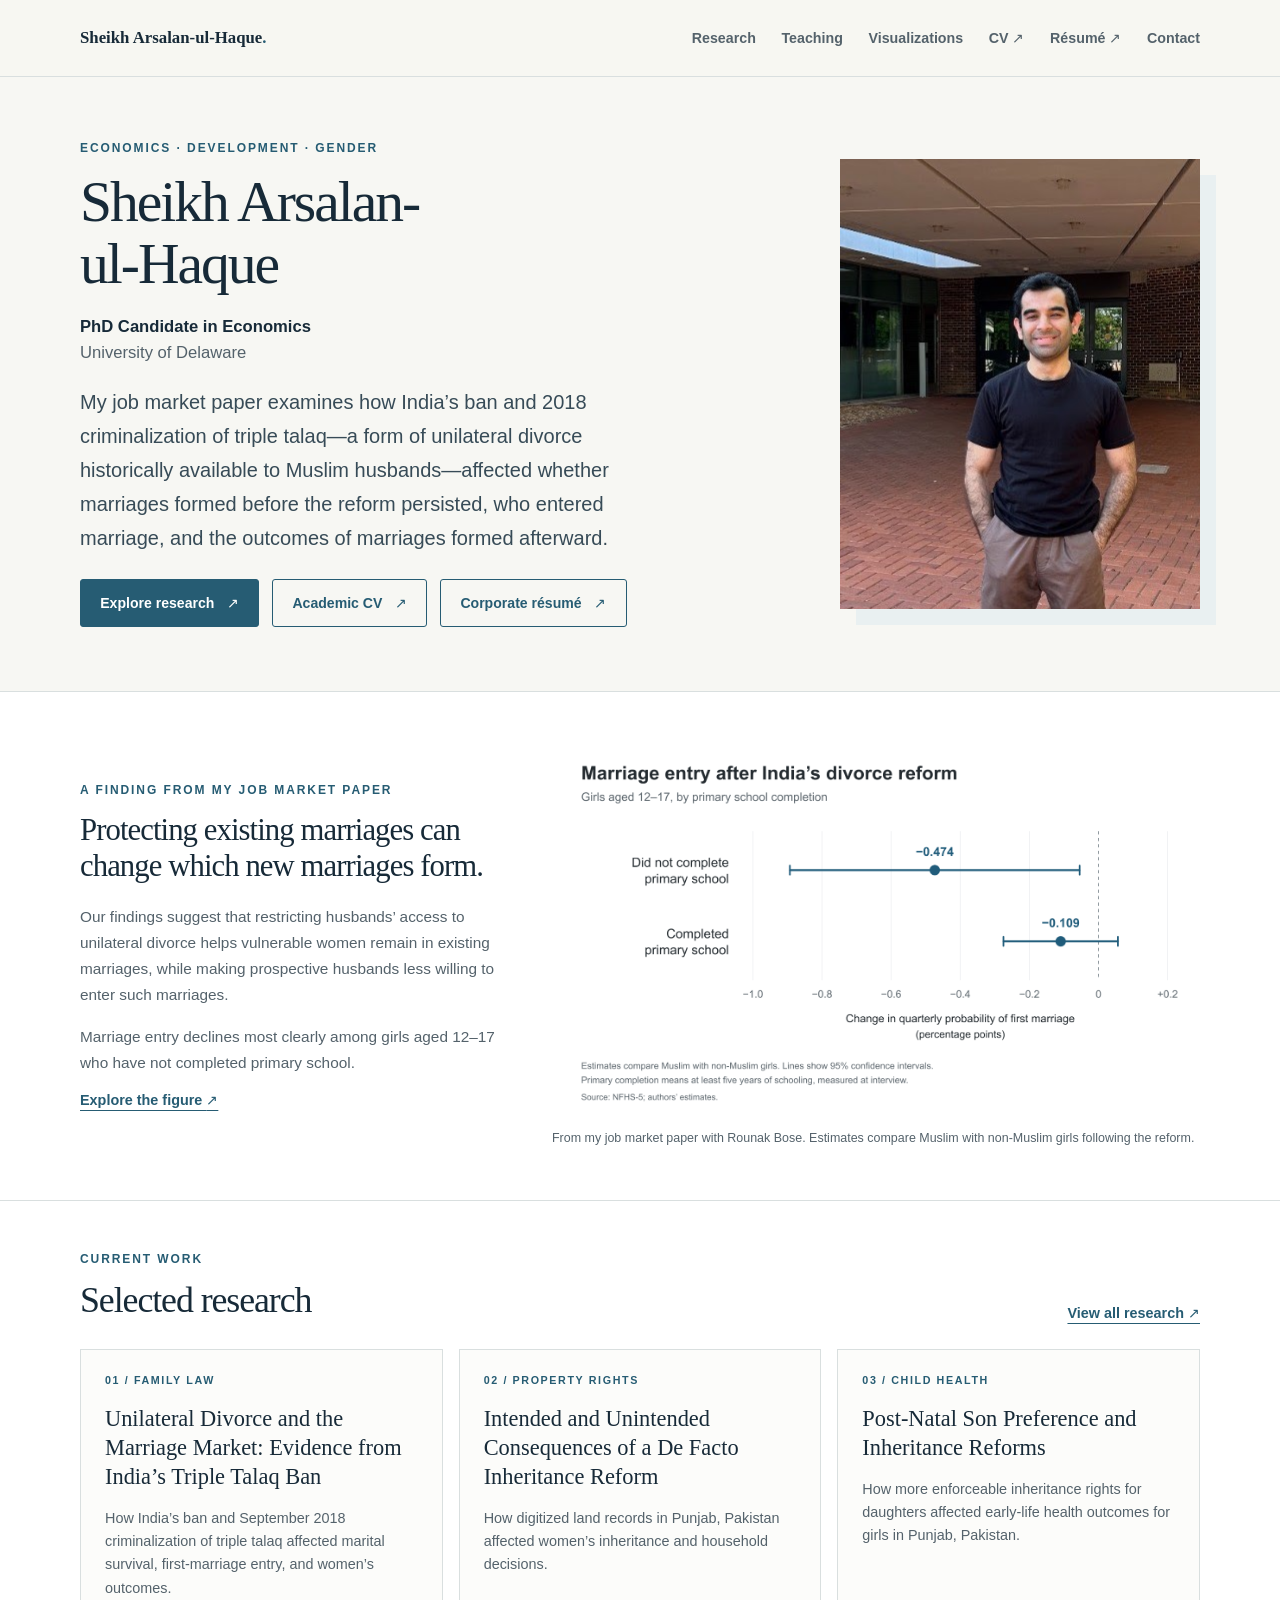
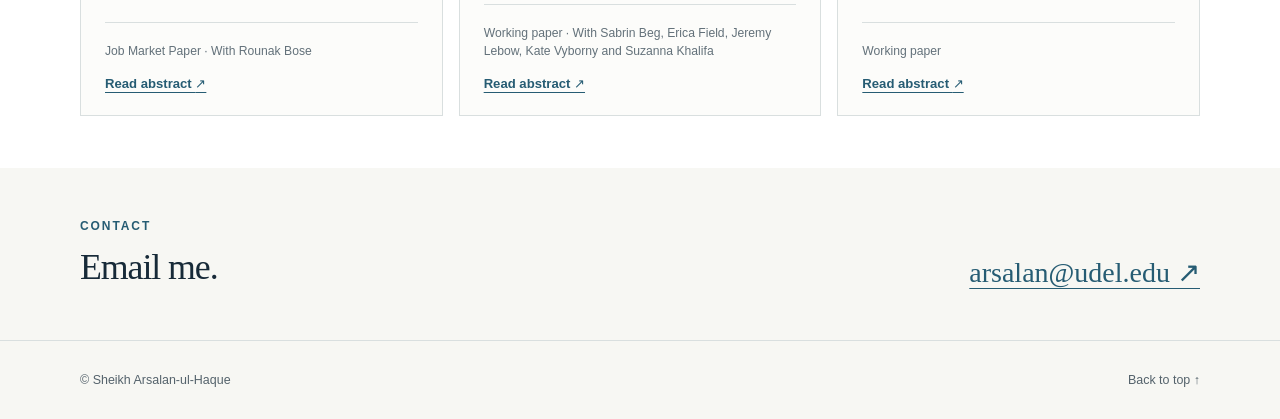
==== commit 01592232: "Fix responsive figure proportions and refresh cached styles" ====
--- a/index.html
+++ b/index.html
@@ -11,7 +11,7 @@
     <meta property="og:image" content="https://sheikharsalan17.github.io/assets/portrait.jpg">
     <title>Sheikh Arsalan-ul-Haque | Economist</title>
     <link rel="icon" href="assets/favicon.svg" type="image/svg+xml">
-    <link rel="stylesheet" href="styles.css">
+    <link rel="stylesheet" href="styles.css?v=9ec027f6187c">
   </head>
   <body>
     <a class="skip-link" href="#main">Skip to content</a>
--- a/styles.css
+++ b/styles.css
@@ -15,7 +15,7 @@
 
 * { box-sizing: border-box; }
 body { margin: 0; background: var(--paper); color: var(--ink); }
-img { max-width: 100%; display: block; }
+img { max-width: 100%; height: auto; display: block; }
 a { color: inherit; }
 
 .shell { width: min(100% - 3rem, 1120px); margin-inline: auto; }
@@ -94,7 +94,7 @@
 .teaching-courses li:first-child { padding-top: .1rem; }
 .course-code { color: var(--accent); font-size: .7rem; font-weight: 700; letter-spacing: .12em; line-height: 2.2; }
 .course-details { display: flex; flex-direction: column; align-items: flex-start; }
-.course-evaluation { display: inline-flex; align-items: center; gap: .35rem; min-height: 24px; margin-top: .35rem; color: var(--accent); font-size: .82rem; font-weight: 600; text-underline-offset: 3px; }
+.course-evaluation { display: inline-flex; align-items: center; gap: .35rem; min-height: 32px; margin-top: .7rem; color: var(--accent); font-size: .82rem; font-weight: 600; text-underline-offset: 3px; }
 .course-evaluation:hover { color: var(--accent-dark); }
 .teaching-contact { display: flex; align-items: end; justify-content: space-between; gap: 2rem; padding-block: clamp(2.5rem, 4vw, 4rem); }
 .teaching-contact .eyebrow { margin-bottom: .85rem; }
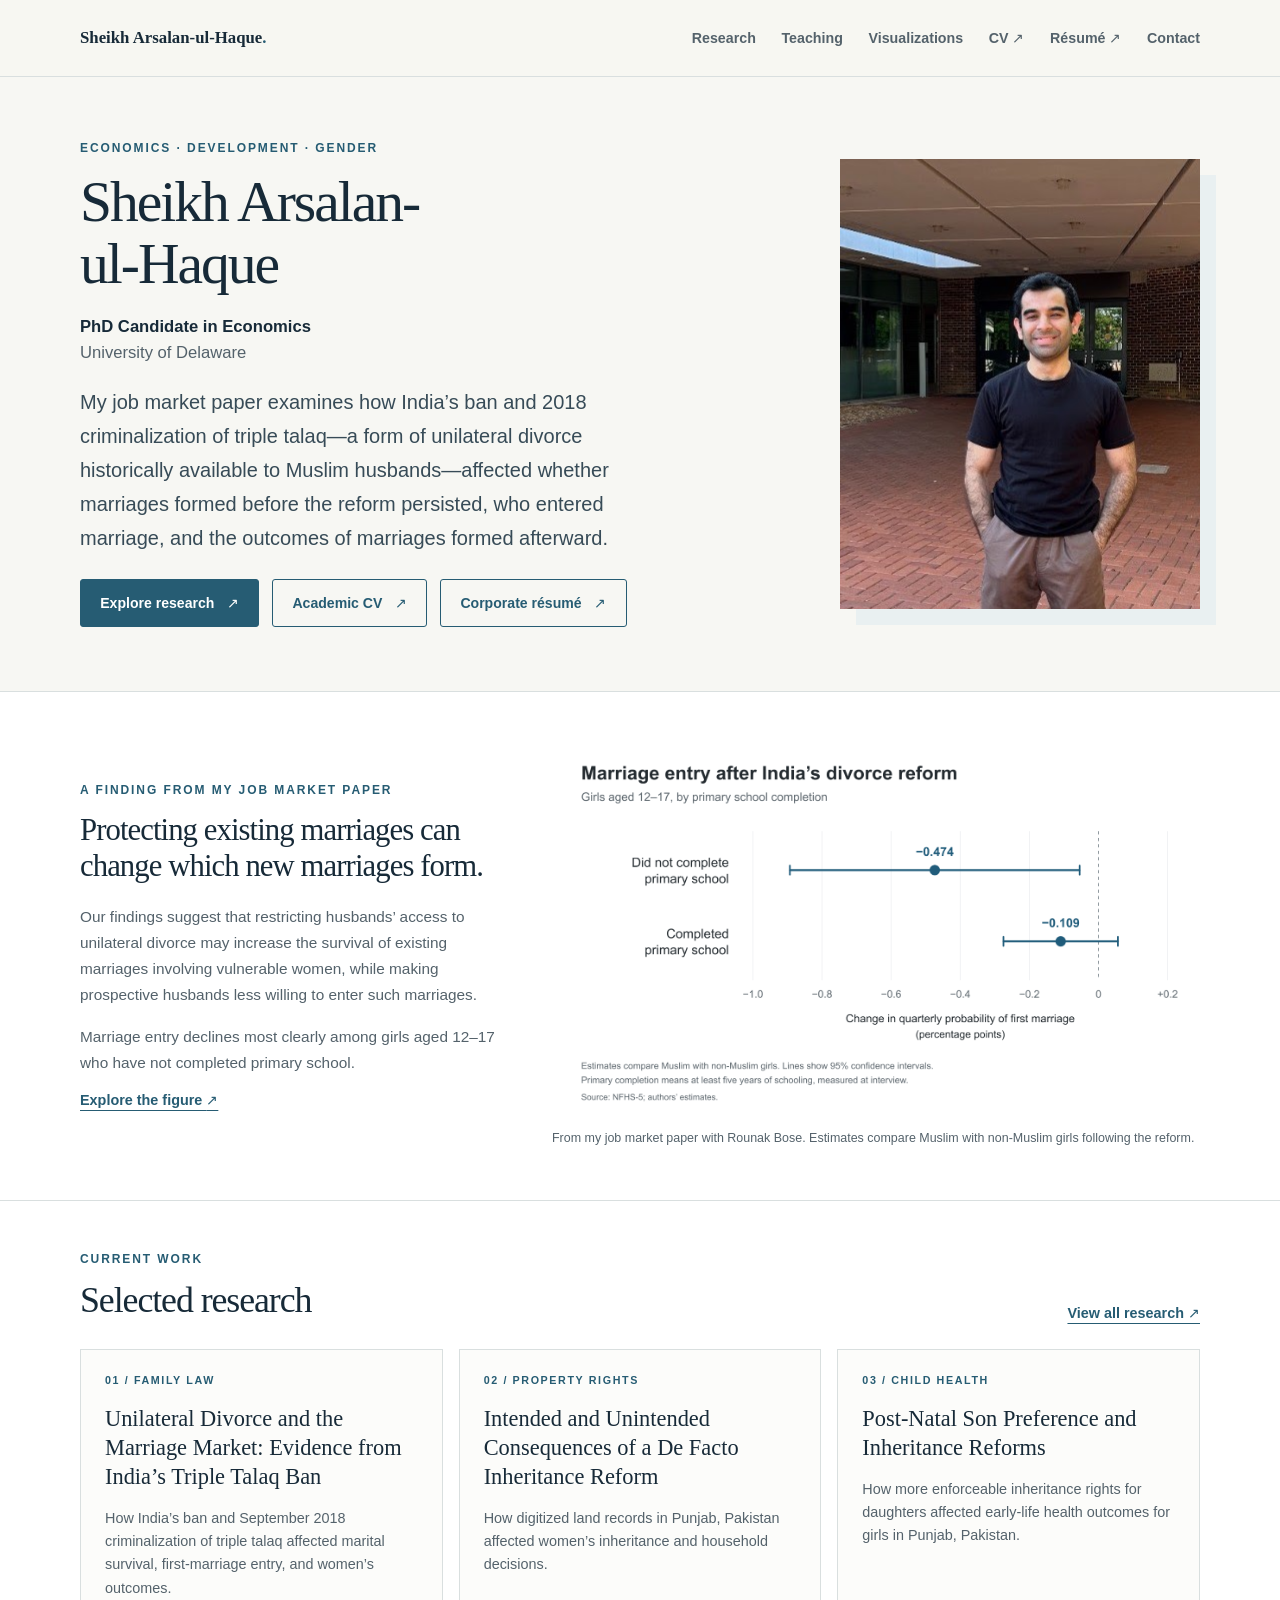
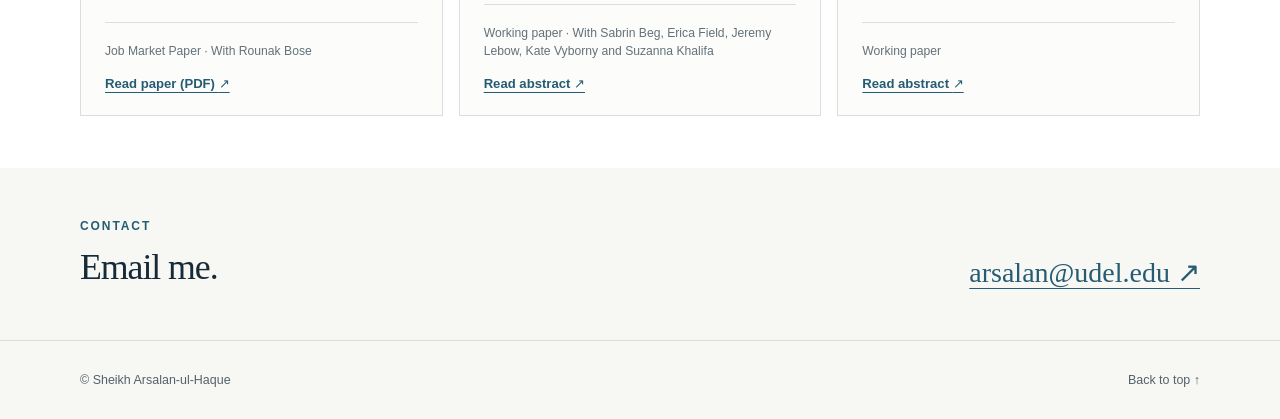
==== commit 952bc271: "Publish November 2026 job market paper and update CV abstract" ====
--- a/index.html
+++ b/index.html
@@ -11,7 +11,7 @@
     <meta property="og:image" content="https://sheikharsalan17.github.io/assets/portrait.jpg">
     <title>Sheikh Arsalan-ul-Haque | Economist</title>
     <link rel="icon" href="assets/favicon.svg" type="image/svg+xml">
-    <link rel="stylesheet" href="styles.css?v=9ec027f6187c">
+    <link rel="stylesheet" href="styles.css?v=f044e8d128d9">
   </head>
   <body>
     <a class="skip-link" href="#main">Skip to content</a>
@@ -53,7 +53,7 @@
           <div class="finding-copy">
             <p class="eyebrow">A finding from my job market paper</p>
             <h2 id="finding-title">Protecting existing marriages can change which new marriages form.</h2>
-            <p>Our findings suggest that restricting husbands’ access to unilateral divorce helps vulnerable women remain in existing marriages, while making prospective husbands less willing to enter such marriages.</p>
+            <p>Our findings suggest that restricting husbands’ access to unilateral divorce may increase the survival of existing marriages involving vulnerable women, while making prospective husbands less willing to enter such marriages.</p>
             <p>Marriage entry declines most clearly among girls aged 12–17 who have not completed primary school.</p>
             <a class="text-link" href="visualizations.html#marriage-entry">Explore the figure <span aria-hidden="true">↗</span></a>
           </div>
@@ -82,7 +82,7 @@
               <h3>Unilateral Divorce and the Marriage Market: Evidence from India’s Triple Talaq Ban</h3>
               <p>How India’s ban and September 2018 criminalization of triple talaq affected marital survival, first-marriage entry, and women’s outcomes.</p>
               <p class="card-meta">Job Market Paper · With Rounak Bose</p>
-              <a class="card-link" href="research.html#divorce" aria-label="Read the abstract for Unilateral Divorce and the Marriage Market">Read abstract <span aria-hidden="true">↗</span></a>
+              <a class="card-link" href="assets/papers/triple-talaq.pdf" aria-label="Read Unilateral Divorce and the Marriage Market as a PDF">Read paper (PDF) <span aria-hidden="true">↗</span></a>
             </article>
             <article class="research-card">
               <p class="card-number">02 / PROPERTY RIGHTS</p>
--- a/styles.css
+++ b/styles.css
@@ -144,28 +144,42 @@
 .finding-copy > p:not(.eyebrow) { color: var(--muted); font-size: .96rem; line-height: 1.7; }
 .finding-figure { margin: 0; }
 .finding-figure figcaption { margin-top: .8rem; color: var(--muted); font-size: .78rem; line-height: 1.6; }
-.figure-nav { display: flex; flex-wrap: wrap; gap: .6rem 1.5rem; margin-top: 1.25rem; }
-.figure-nav a { display: inline-flex; align-items: center; min-height: 36px; color: var(--accent); font-size: .9rem; text-underline-offset: 4px; }
+.visualizations-page .page-hero { padding-block: 1.75rem 1.25rem; }
+.visualizations-page .page-hero h1 { margin-bottom: .55rem; font-size: clamp(2rem, 3.5vw, 2.8rem); }
+.visualizations-page .page-hero > p { margin-bottom: 0; color: var(--muted); font-size: .96rem; line-height: 1.5; }
+.figure-nav { display: flex; flex-wrap: wrap; gap: .25rem 1.25rem; margin-top: .55rem; }
+.figure-nav a { display: inline-flex; align-items: center; min-height: 32px; color: var(--accent); font-size: .85rem; text-underline-offset: 4px; }
 .gallery { background: var(--white); border-top: 1px solid var(--line); }
-.figure-entry { padding-block: clamp(2rem, 4vw, 3.5rem); scroll-margin-top: 1.5rem; }
+.figure-entry { display: grid; grid-template-columns: minmax(0, .72fr) minmax(0, 2fr); align-items: start; gap: 1.5rem; padding-block: 1.4rem; scroll-margin-top: 1rem; }
 .figure-entry + .figure-entry { border-top: 1px solid var(--line); }
-.figure-intro { display: grid; grid-template-columns: 1fr 1.2fr; gap: 3rem; margin-bottom: 1.5rem; }
-.figure-intro h2 { max-width: 22ch; font-size: clamp(1.65rem, 2.6vw, 2.2rem); }
-.figure-intro p:not(.eyebrow) { color: var(--muted); font-size: 1rem; line-height: 1.7; }
-.figure-entry figure { margin: 0; }
+.figure-intro { min-width: 0; padding-top: .3rem; }
+.figure-intro .eyebrow { margin-bottom: .55rem; font-size: .66rem; letter-spacing: .12em; }
+.figure-intro h2 { margin-bottom: .65rem; font-size: clamp(1.25rem, 1.8vw, 1.55rem); line-height: 1.22; }
+.figure-intro p:not(.eyebrow) { margin-bottom: .45rem; color: var(--muted); font-size: .9rem; line-height: 1.55; }
+.figure-intro .text-link { display: inline-flex; align-items: center; min-height: 32px; font-size: .82rem; }
+.figure-entry figure { min-width: 0; margin: 0; }
 .figure-image-link { display: block; background: white; border: 1px solid var(--line); }
 .figure-image-link img { width: 100%; height: auto; }
-.figure-entry figcaption { max-width: 95ch; margin-top: 1rem; color: var(--muted); font-size: .84rem; line-height: 1.65; }
-.figure-entry figcaption p { margin-bottom: .5rem; }
-.figure-entry figcaption a { display: inline-flex; align-items: center; min-height: 36px; color: var(--accent); text-underline-offset: 4px; font-weight: 600; }
+.figure-entry figcaption { margin-top: .4rem; color: var(--muted); font-size: .78rem; line-height: 1.5; }
+.figure-credit { margin-bottom: .05rem; }
+.figure-meta { display: flex; align-items: baseline; justify-content: space-between; gap: 1rem; }
+.figure-meta > a { flex: none; }
+.figure-entry figcaption a { display: inline-flex; align-items: center; min-height: 32px; color: var(--accent); text-underline-offset: 4px; font-weight: 600; }
+.figure-notes { min-width: 0; }
+.figure-notes summary { width: fit-content; min-height: 32px; padding-block: .4rem; color: var(--accent); cursor: pointer; }
+.figure-notes p { margin: .2rem 0 .4rem; }
+@media (max-width: 850px) {
+  .figure-entry { grid-template-columns: 1fr; gap: .65rem; padding-block: 1.15rem; }
+  .figure-intro { max-width: 65ch; padding-top: 0; }
+  .figure-intro h2 { margin-bottom: .4rem; }
+}
 @media (max-width: 950px) {
   .header-inner { flex-wrap: wrap; padding-block: 1rem; gap: .8rem; }
   .site-nav { flex-wrap: wrap; }
 }
 @media (max-width: 700px) {
-  .finding-grid, .figure-intro { grid-template-columns: 1fr; gap: 1.25rem; }
-  .figure-intro h2 { max-width: 28ch; }
-  .figure-nav a, .figure-entry figcaption a { min-height: 44px; }
+  .finding-grid { grid-template-columns: 1fr; gap: 1.25rem; }
+  .figure-nav a, .figure-intro .text-link, .figure-entry figcaption a, .figure-notes summary { min-height: 44px; }
 }
 
 @media (prefers-reduced-motion: reduce) {
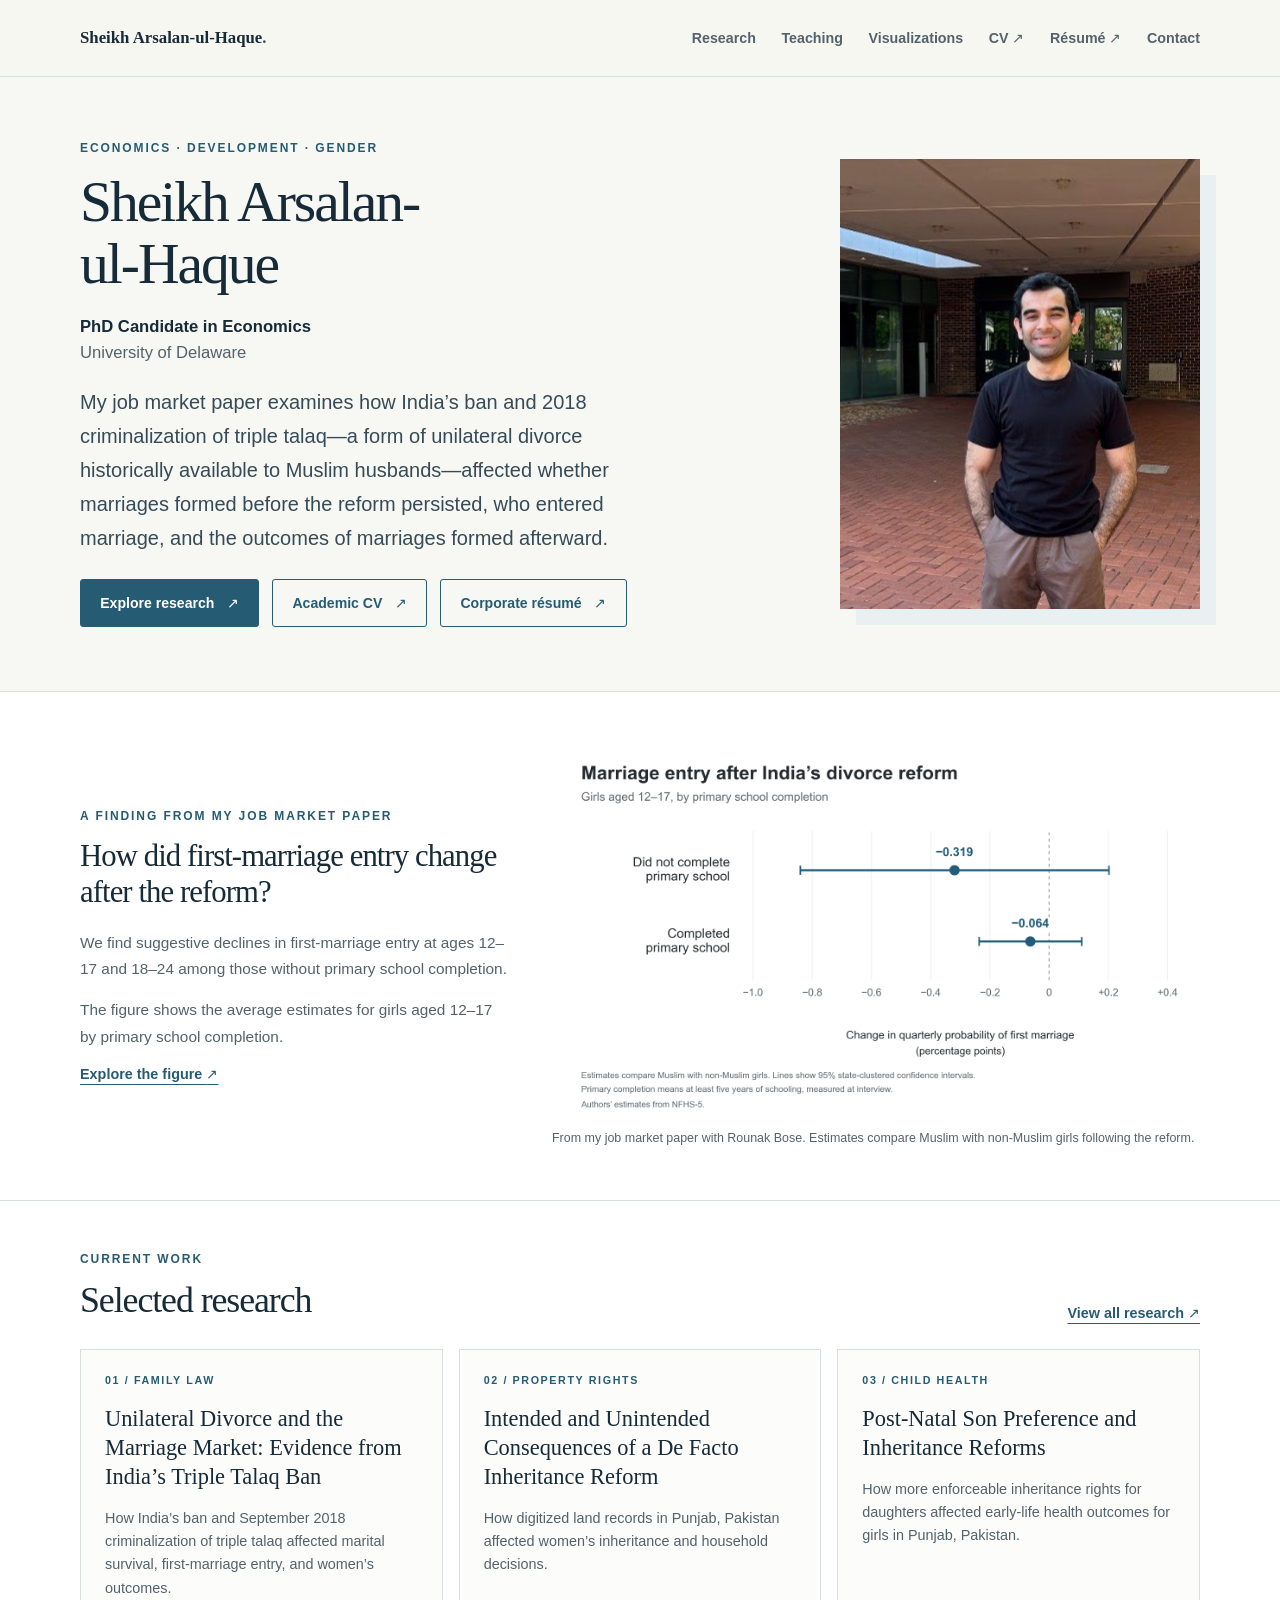
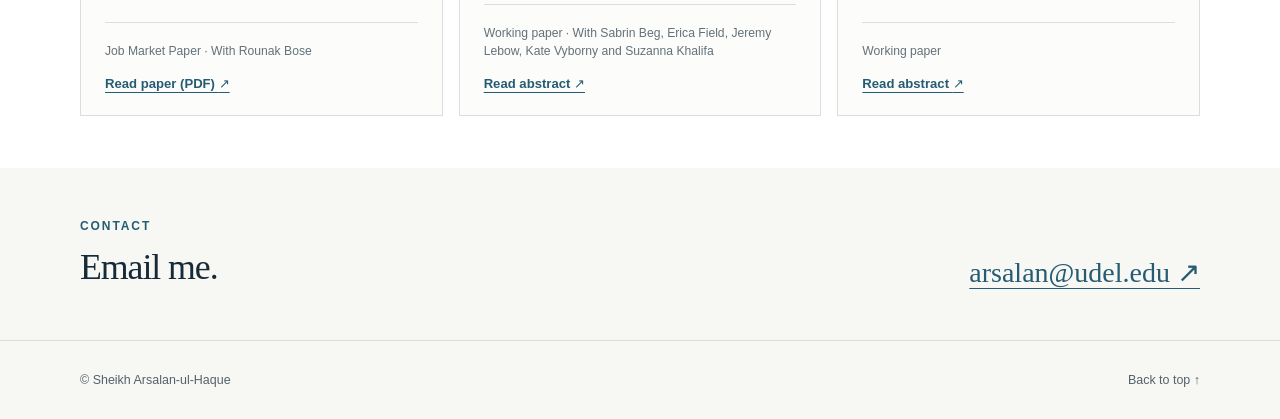
==== commit b82ba146: "Update the marriage-entry figure and notes" ====
--- a/index.html
+++ b/index.html
@@ -52,14 +52,14 @@
         <div class="shell finding-grid">
           <div class="finding-copy">
             <p class="eyebrow">A finding from my job market paper</p>
-            <h2 id="finding-title">Protecting existing marriages can change which new marriages form.</h2>
-            <p>Our findings suggest that restricting husbands’ access to unilateral divorce may increase the survival of existing marriages involving vulnerable women, while making prospective husbands less willing to enter such marriages.</p>
-            <p>Marriage entry declines most clearly among girls aged 12–17 who have not completed primary school.</p>
+            <h2 id="finding-title">How did first-marriage entry change after the reform?</h2>
+            <p>We find suggestive declines in first-marriage entry at ages 12–17 and 18–24 among those without primary school completion.</p>
+            <p>The figure shows the average estimates for girls aged 12–17 by primary school completion.</p>
             <a class="text-link" href="visualizations.html#marriage-entry">Explore the figure <span aria-hidden="true">↗</span></a>
           </div>
           <figure class="finding-figure">
             <a href="visualizations.html#marriage-entry" aria-label="Explore the marriage-entry figure and its explanation">
-              <img src="assets/figures/marriage-entry-schooling.png" width="3000" height="1725" loading="lazy" alt="The estimated change in quarterly first-marriage probability is −0.474 percentage points for girls without primary schooling and −0.109 for those with primary schooling. The latter estimate is not statistically distinguishable from zero.">
+              <img src="assets/figures/marriage-entry-schooling.png?v=20261120" width="3000" height="1725" loading="lazy" alt="Estimated change in the quarterly probability of first marriage among Muslim girls relative to non-Muslim girls, ages 12–17, in percentage points. Without primary completion: −0.319 (95% CI −0.840 to 0.201). With primary completion: −0.064 (95% CI −0.237 to 0.110).">
             </a>
             <figcaption>From my job market paper with Rounak Bose. Estimates compare Muslim with non-Muslim girls following the reform.</figcaption>
           </figure>
